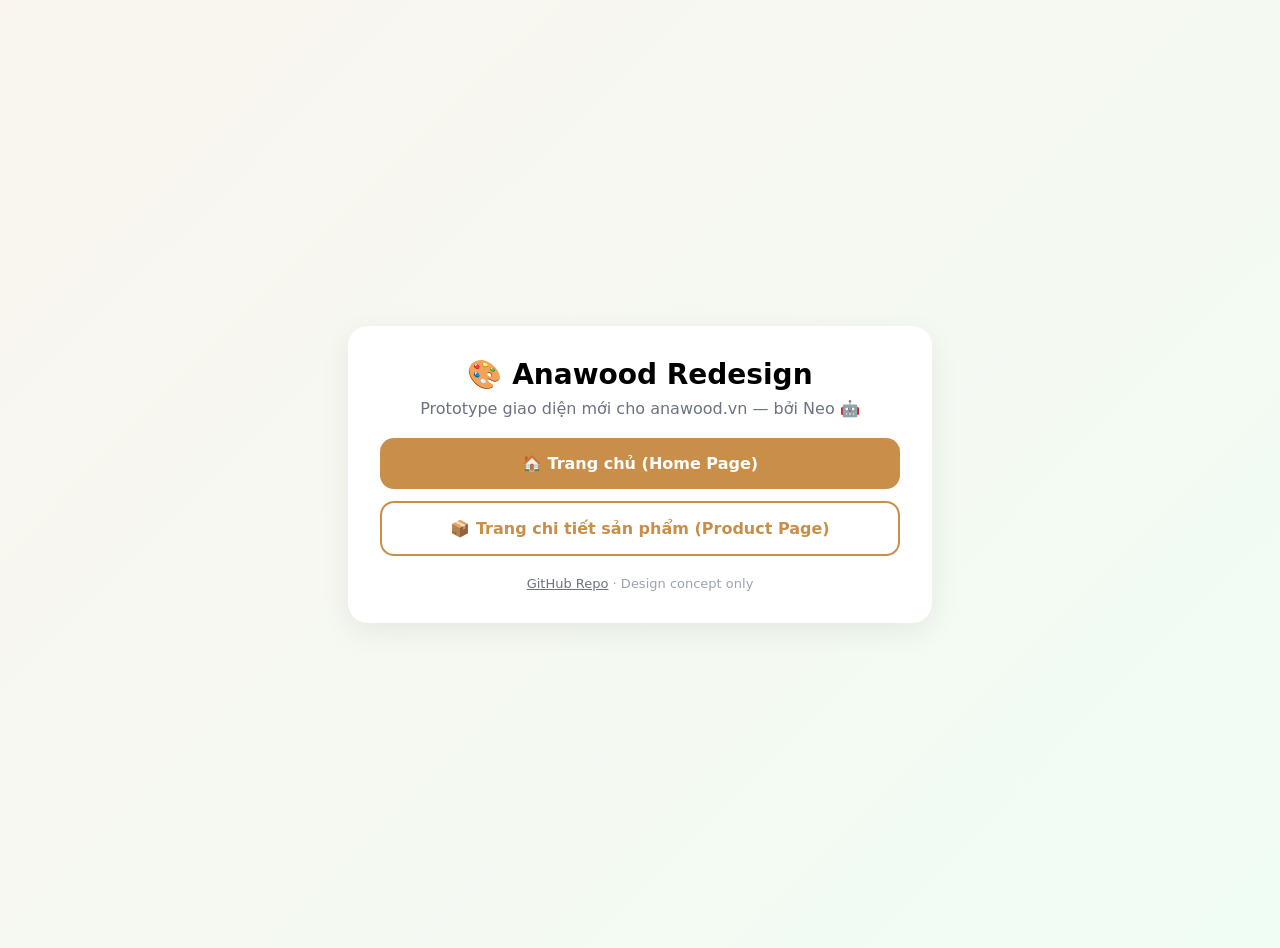
==== index.html @ 8cecde14 "feat: add index page for GitHub Pages" ====
<!doctype html>
<html lang="vi">
<head><meta charset="UTF-8"><meta name="viewport" content="width=device-width,initial-scale=1"><title>Anawood Redesign Demo</title>
<style>body{margin:0;font-family:Inter,system-ui,sans-serif;background:linear-gradient(135deg,#faf5ef,#f0fdf4);min-height:100vh;display:flex;flex-direction:column;align-items:center;justify-content:center;padding:24px}.card{background:#fff;border-radius:20px;padding:32px;box-shadow:0 8px 30px rgba(0,0,0,.07);max-width:520px;width:100%;text-align:center}h1{font-size:28px;margin:0 0 8px} p{margin:0 0 20px;color:#6b7280}.links{display:flex;flex-direction:column;gap:12px}.links a{display:flex;align-items:center;justify-content:center;gap:10px;padding:16px;border-radius:14px;text-decoration:none;font-weight:600;font-size:16px;transition:.2s}.home{background:#c98f4a;color:#fff}.home:hover{background:#a87436}.product{background:#fff;border:2px solid #c98f4a;color:#c98f4a}.product:hover{background:#fff8f0}.footer{margin-top:20px;font-size:13px;color:#9ca3af}</style></head>
<body>
<div class="card">
  <h1>🎨 Anawood Redesign</h1>
  <p>Prototype giao diện mới cho anawood.vn — bởi Neo 🤖</p>
  <div class="links">
    <a href="anawood-redesign-prototype.html" class="home">🏠 Trang chủ (Home Page)</a>
    <a href="anawood-product-page.html" class="product">📦 Trang chi tiết sản phẩm (Product Page)</a>
  </div>
  <div class="footer">
    <a href="https://github.com/tuanlee101/anawood-redesign-demo" style="color:#6b7280">GitHub Repo</a> · Design concept only
  </div>
</div>
</body>
</html>
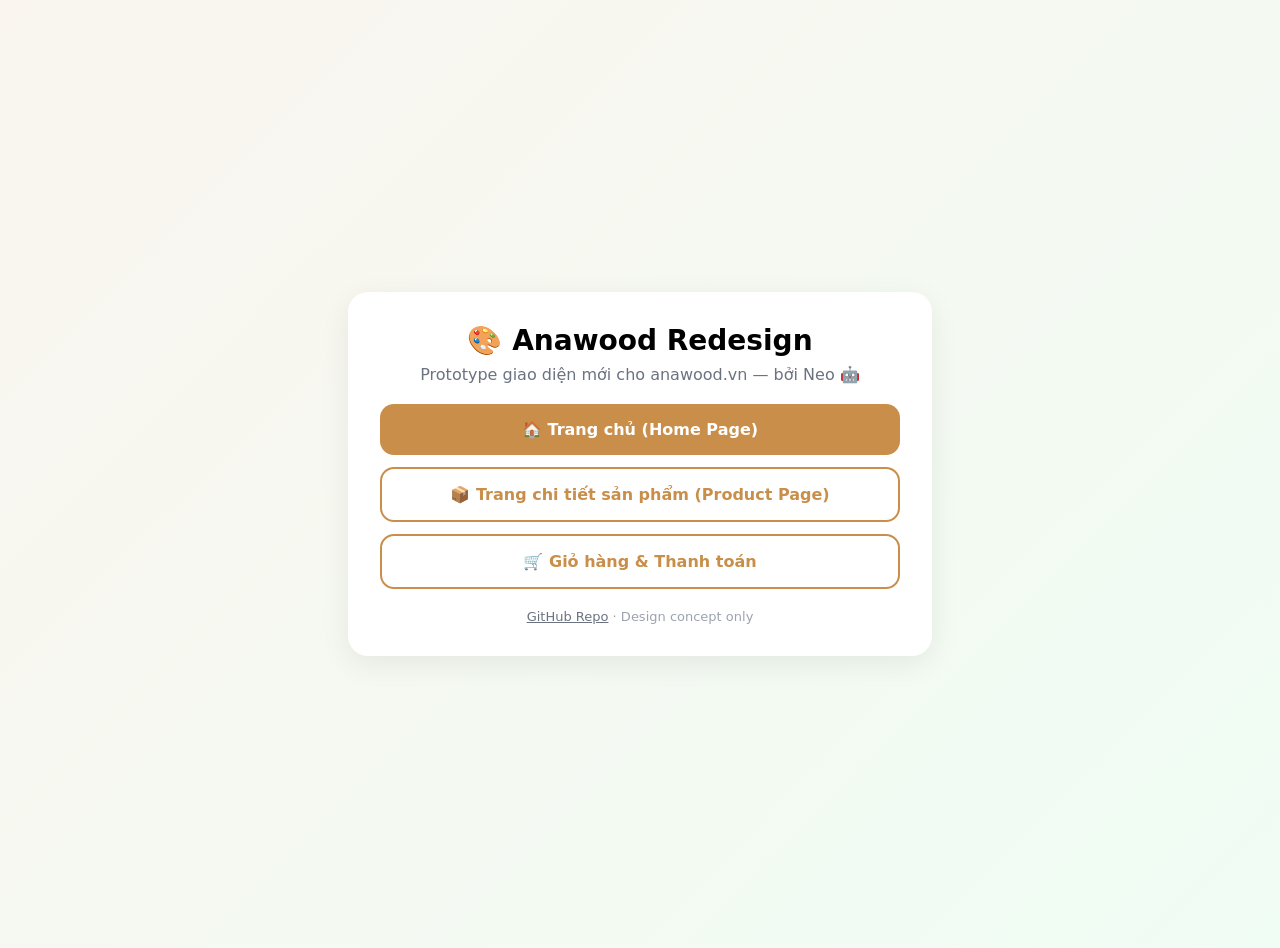
==== commit a5112c1a: "feat: add Cart/Checkout + dark/light theme toggle for all pages" ====
--- a/index.html
+++ b/index.html
@@ -9,6 +9,7 @@
   <div class="links">
     <a href="anawood-redesign-prototype.html" class="home">🏠 Trang chủ (Home Page)</a>
     <a href="anawood-product-page.html" class="product">📦 Trang chi tiết sản phẩm (Product Page)</a>
+    <a href="anawood-cart-checkout.html" class="product">🛒 Giỏ hàng & Thanh toán</a>
   </div>
   <div class="footer">
     <a href="https://github.com/tuanlee101/anawood-redesign-demo" style="color:#6b7280">GitHub Repo</a> · Design concept only
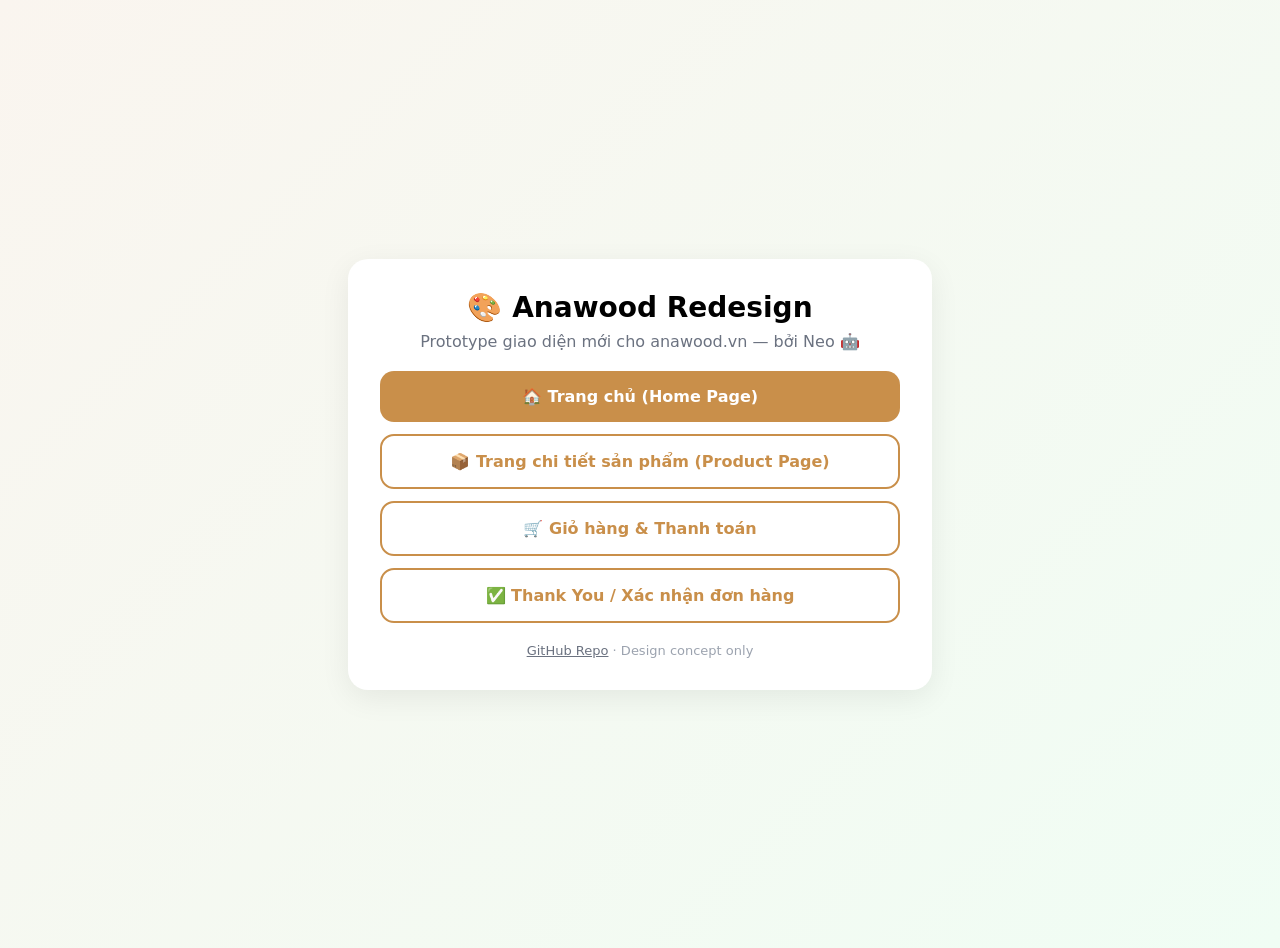
==== commit 3e6d12c5: "feat: desktop-first Product page + Cart/Checkout + Thank you page" ====
--- a/index.html
+++ b/index.html
@@ -10,6 +10,7 @@
     <a href="anawood-redesign-prototype.html" class="home">🏠 Trang chủ (Home Page)</a>
     <a href="anawood-product-page.html" class="product">📦 Trang chi tiết sản phẩm (Product Page)</a>
     <a href="anawood-cart-checkout.html" class="product">🛒 Giỏ hàng & Thanh toán</a>
+    <a href="anawood-order-confirmation.html" class="product">✅ Thank You / Xác nhận đơn hàng</a>
   </div>
   <div class="footer">
     <a href="https://github.com/tuanlee101/anawood-redesign-demo" style="color:#6b7280">GitHub Repo</a> · Design concept only
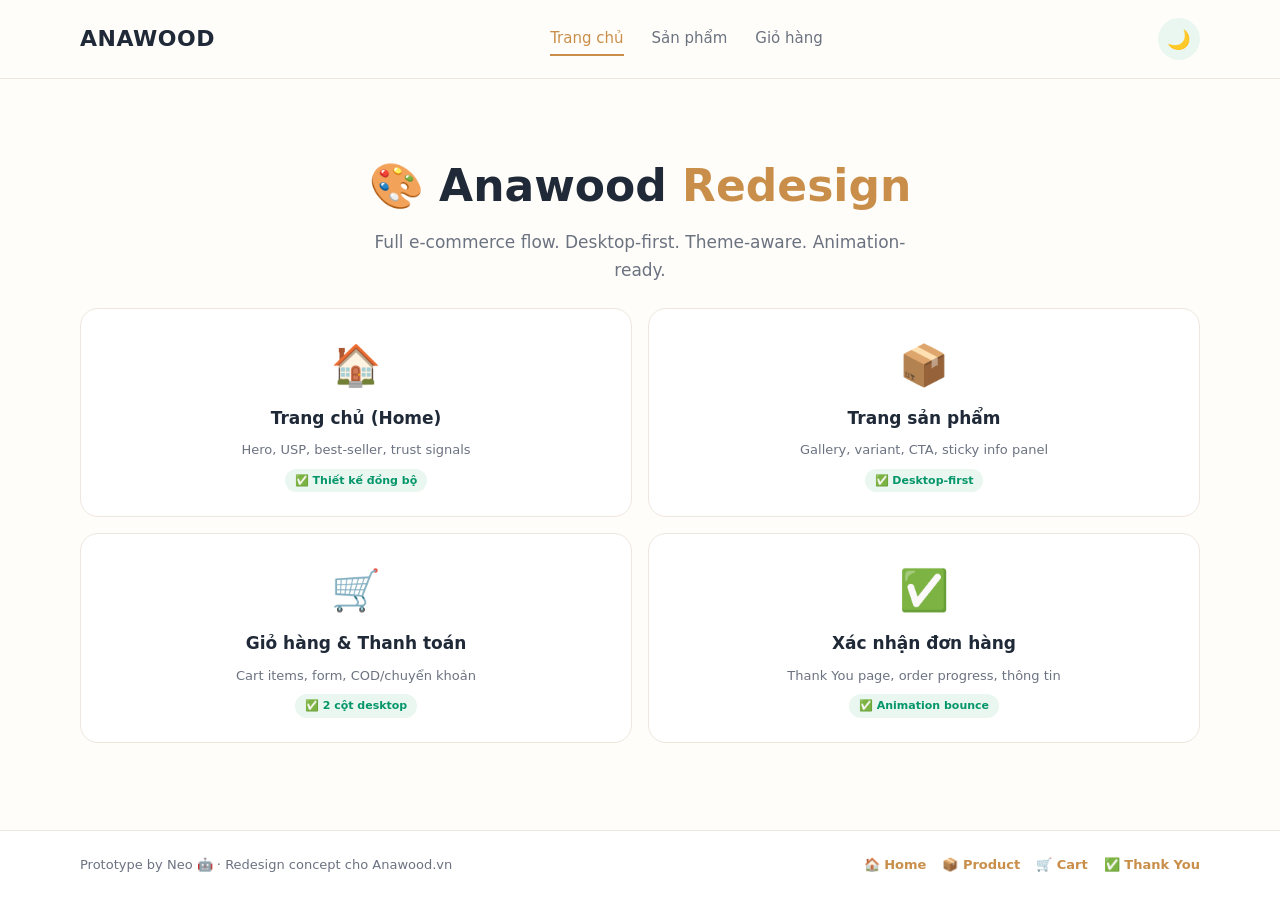
==== commit 9898e147: "feat: full design system + complete e-commerce flow desktop-first" ====
--- a/index.html
+++ b/index.html
@@ -1,20 +1,87 @@
 <!doctype html>
-<html lang="vi">
-<head><meta charset="UTF-8"><meta name="viewport" content="width=device-width,initial-scale=1"><title>Anawood Redesign Demo</title>
-<style>body{margin:0;font-family:Inter,system-ui,sans-serif;background:linear-gradient(135deg,#faf5ef,#f0fdf4);min-height:100vh;display:flex;flex-direction:column;align-items:center;justify-content:center;padding:24px}.card{background:#fff;border-radius:20px;padding:32px;box-shadow:0 8px 30px rgba(0,0,0,.07);max-width:520px;width:100%;text-align:center}h1{font-size:28px;margin:0 0 8px} p{margin:0 0 20px;color:#6b7280}.links{display:flex;flex-direction:column;gap:12px}.links a{display:flex;align-items:center;justify-content:center;gap:10px;padding:16px;border-radius:14px;text-decoration:none;font-weight:600;font-size:16px;transition:.2s}.home{background:#c98f4a;color:#fff}.home:hover{background:#a87436}.product{background:#fff;border:2px solid #c98f4a;color:#c98f4a}.product:hover{background:#fff8f0}.footer{margin-top:20px;font-size:13px;color:#9ca3af}</style></head>
+<html lang="vi" data-theme="light">
+<head>
+  <meta charset="UTF-8" />
+  <meta name="viewport" content="width=device-width, initial-scale=1.0" />
+  <title>Anawood Redesign Demo – Full Flow</title>
+  <link rel="stylesheet" href="anawood-system.css" />
+  <style>
+    .demo-intro { text-align: center; padding: 72px 0 24px }
+    .demo-intro h1 { font-size: 44px; font-weight: 900; margin-bottom: 8px }
+    .demo-intro p { color: var(--muted); font-size: 17px; max-width: 540px; margin: 0 auto }
+    .demo-grid { display: grid; grid-template-columns: repeat(2, 1fr); gap: 16px }
+    .demo-card { background: var(--card); border: 1px solid var(--line); border-radius: 18px; padding: 24px; text-align: center; transition: border-color .25s, box-shadow .25s, transform .25s; display: flex; flex-direction: column; align-items: center; gap: 8px }
+    .demo-card:hover { border-color: var(--brand); box-shadow: var(--shadow-hover); transform: translateY(-4px) }
+    .demo-card .icon { font-size: 40px }
+    .demo-card strong { font-size: 17px }
+    .demo-card span { font-size: 13px; color: var(--muted) }
+    .demo-card .status { display: inline-block; font-size: 11px; padding: 3px 10px; border-radius: 999px; background: var(--mint); color: #059669; font-weight: 700 }
+    @media (max-width: 640px) { .demo-grid { grid-template-columns: 1fr } }
+  </style>
+</head>
 <body>
-<div class="card">
-  <h1>🎨 Anawood Redesign</h1>
-  <p>Prototype giao diện mới cho anawood.vn — bởi Neo 🤖</p>
-  <div class="links">
-    <a href="anawood-redesign-prototype.html" class="home">🏠 Trang chủ (Home Page)</a>
-    <a href="anawood-product-page.html" class="product">📦 Trang chi tiết sản phẩm (Product Page)</a>
-    <a href="anawood-cart-checkout.html" class="product">🛒 Giỏ hàng & Thanh toán</a>
-    <a href="anawood-order-confirmation.html" class="product">✅ Thank You / Xác nhận đơn hàng</a>
-  </div>
-  <div class="footer">
-    <a href="https://github.com/tuanlee101/anawood-redesign-demo" style="color:#6b7280">GitHub Repo</a> · Design concept only
-  </div>
-</div>
+  <header class="site-header">
+    <div class="container nav">
+      <a href="index.html" class="logo">ANAWOOD</a>
+      <nav class="nav-menu">
+        <a href="index.html" class="active">Trang chủ</a>
+        <a href="anawood-product-page.html">Sản phẩm</a>
+        <a href="anawood-cart-checkout.html">Giỏ hàng</a>
+      </nav>
+      <div class="nav-actions">
+        <button class="theme-btn" onclick="toggleTheme()" id="themeBtn">🌙</button>
+      </div>
+    </div>
+  </header>
+
+  <main class="main">
+    <div class="container demo-intro fade-in">
+      <h1>🎨 Anawood <span class="highlight">Redesign</span></h1>
+      <p>Full e-commerce flow. Desktop-first. Theme-aware. Animation-ready.</p>
+    </div>
+
+    <div class="container" style="padding-bottom:48px">
+      <div class="demo-grid fade-in delay-1">
+        <a href="anawood-redesign-prototype.html" class="demo-card">
+          <div class="icon">🏠</div>
+          <strong>Trang chủ (Home)</strong>
+          <span>Hero, USP, best-seller, trust signals</span>
+          <span class="status">✅ Thiết kế đồng bộ</span>
+        </a>
+        <a href="anawood-product-page.html" class="demo-card">
+          <div class="icon">📦</div>
+          <strong>Trang sản phẩm</strong>
+          <span>Gallery, variant, CTA, sticky info panel</span>
+          <span class="status">✅ Desktop-first</span>
+        </a>
+        <a href="anawood-cart-checkout.html" class="demo-card">
+          <div class="icon">🛒</div>
+          <strong>Giỏ hàng & Thanh toán</strong>
+          <span>Cart items, form, COD/chuyển khoản</span>
+          <span class="status">✅ 2 cột desktop</span>
+        </a>
+        <a href="anawood-order-confirmation.html" class="demo-card">
+          <div class="icon">✅</div>
+          <strong>Xác nhận đơn hàng</strong>
+          <span>Thank You page, order progress, thông tin</span>
+          <span class="status">✅ Animation bounce</span>
+        </a>
+      </div>
+    </div>
+  </main>
+
+  <footer class="site-footer">
+    <div class="container footer-inner">
+      <span>Prototype by Neo 🤖 · Redesign concept cho <a href="https://anawood.vn">Anawood.vn</a></span>
+      <div class="footer-links">
+        <a href="anawood-redesign-prototype.html">🏠 Home</a>
+        <a href="anawood-product-page.html">📦 Product</a>
+        <a href="anawood-cart-checkout.html">🛒 Cart</a>
+        <a href="anawood-order-confirmation.html">✅ Thank You</a>
+      </div>
+    </div>
+  </footer>
+
+  <script src="anawood-system.js"></script>
 </body>
 </html>
--- a/anawood-system.css
+++ b/anawood-system.css
@@ -0,0 +1,395 @@
+/* ═══════════════════════════════════════════════════
+   ANAWOOD DESIGN SYSTEM — Shared CSS
+   Desktop-first, theme-aware, animation-ready
+   ═══════════════════════════════════════════════════ */
+
+/* ── Reset ── */
+*, *::before, *::after { box-sizing: border-box; margin: 0; padding: 0 }
+html { scroll-behavior: smooth }
+
+/* ── Theme Variables ── */
+[data-theme="light"] {
+  --bg:            #fffdf9;
+  --text:          #1f2937;
+  --muted:         #6b7280;
+  --brand:         #c98f4a;
+  --brand-dark:    #a87436;
+  --brand-light:   #f5e6d0;
+  --mint:          #eaf7f1;
+  --card:          #ffffff;
+  --line:          #eee7de;
+  --shadow:        0 4px 20px rgba(0,0,0,.07);
+  --shadow-hover:  0 8px 32px rgba(0,0,0,.12);
+}
+
+[data-theme="dark"] {
+  --bg:            #0f0f1a;
+  --text:          #e2e8f0;
+  --muted:         #94a3b8;
+  --brand:         #d4a05a;
+  --brand-dark:    #c98f4a;
+  --brand-light:   #2d2215;
+  --mint:          #1a2e2a;
+  --card:          #1a1a2e;
+  --line:          #2d2d44;
+  --shadow:        0 4px 20px rgba(0,0,0,.3);
+  --shadow-hover:  0 8px 32px rgba(0,0,0,.45);
+}
+
+/* ── Base ── */
+body {
+  font-family: Inter, system-ui, -apple-system, 'Segoe UI', Roboto, sans-serif;
+  background: var(--bg);
+  color: var(--text);
+  line-height: 1.6;
+  transition: background .3s, color .3s;
+  min-height: 100vh;
+  display: flex;
+  flex-direction: column;
+}
+a { text-decoration: none; color: inherit }
+button { cursor: pointer; font-family: inherit }
+
+/* ── Layout ── */
+.container {
+  max-width: 1200px;
+  margin: 0 auto;
+  padding: 0 40px;
+}
+.main { flex: 1 }
+.section { padding: 64px 0 }
+
+/* ── Typography ── */
+.section-label {
+  display: inline-block;
+  text-transform: uppercase;
+  letter-spacing: 2.5px;
+  font-size: 11px;
+  font-weight: 800;
+  color: var(--brand);
+  margin-bottom: 6px;
+}
+.section-title {
+  font-size: 36px;
+  font-weight: 800;
+  line-height: 1.18;
+  margin-bottom: 10px;
+}
+.section-head { margin-bottom: 36px }
+.highlight { color: var(--brand) }
+
+/* ── Header ── */
+.site-header {
+  background: rgba(255,253,249,.95);
+  backdrop-filter: blur(12px);
+  border-bottom: 1px solid var(--line);
+  position: sticky;
+  top: 0;
+  z-index: 100;
+  transition: background .3s;
+}
+[data-theme="dark"] .site-header { background: rgba(15,15,26,.95) }
+.nav {
+  height: 78px;
+  display: flex;
+  justify-content: space-between;
+  align-items: center;
+}
+.logo {
+  font-size: 22px;
+  font-weight: 900;
+  letter-spacing: .5px;
+  color: var(--text);
+}
+.nav-menu {
+  display: flex;
+  gap: 28px;
+}
+.nav-menu a {
+  font-size: 15px;
+  font-weight: 500;
+  color: var(--muted);
+  transition: color .2s;
+  padding: 4px 0;
+  border-bottom: 2px solid transparent;
+}
+.nav-menu a:hover,
+.nav-menu a.active { color: var(--brand); border-bottom-color: var(--brand) }
+.nav-actions { display: flex; gap: 10px; align-items: center }
+
+/* ── Theme Toggle ── */
+.theme-btn {
+  width: 42px;
+  height: 42px;
+  border: none;
+  border-radius: 999px;
+  background: var(--mint);
+  font-size: 19px;
+  display: flex;
+  align-items: center;
+  justify-content: center;
+  transition: transform .2s, background .2s;
+}
+.theme-btn:hover { transform: scale(1.1) }
+
+/* ── Buttons ── */
+.btn {
+  display: inline-flex;
+  align-items: center;
+  justify-content: center;
+  gap: 8px;
+  padding: 13px 24px;
+  border-radius: 12px;
+  border: none;
+  cursor: pointer;
+  font-weight: 700;
+  font-size: 15px;
+  text-decoration: none;
+  transition: background .25s, transform .2s, box-shadow .25s;
+  font-family: inherit;
+  white-space: nowrap;
+}
+.btn-primary { background: var(--brand); color: #fff; }
+.btn-primary:hover { background: var(--brand-dark); transform: translateY(-2px); box-shadow: 0 6px 18px rgba(201,143,74,.35) }
+.btn-outline { background: transparent; color: var(--brand); border: 2px solid var(--brand) }
+.btn-outline:hover { background: var(--brand-light) }
+.btn-ghost { background: var(--mint); color: var(--text) }
+.btn-ghost:hover { background: var(--line) }
+
+/* ── Hero ── */
+.hero { padding: 72px 0 56px }
+.hero-grid {
+  display: grid;
+  grid-template-columns: 1.15fr 1fr;
+  gap: 56px;
+  align-items: center;
+}
+.chip {
+  display: inline-block;
+  background: var(--mint);
+  color: #0f766e;
+  padding: 7px 14px;
+  border-radius: 999px;
+  font-size: 13px;
+  font-weight: 700;
+  margin-bottom: 16px;
+}
+.hero-title {
+  font-size: 54px;
+  font-weight: 900;
+  line-height: 1.1;
+  margin-bottom: 16px;
+}
+.hero-desc {
+  font-size: 17px;
+  color: var(--muted);
+  line-height: 1.75;
+  max-width: 520px;
+  margin-bottom: 28px;
+}
+.hero-actions { display: flex; gap: 12px; flex-wrap: wrap; margin-bottom: 28px }
+.hero-stats {
+  display: flex;
+  gap: 32px;
+  padding-top: 28px;
+  border-top: 1px solid var(--line);
+}
+.stat strong { display: block; font-size: 26px; color: var(--text); margin-bottom: 2px }
+.stat { font-size: 13px; color: var(--muted) }
+.hero-visual { }
+.hero-img-wrap {
+  background: var(--card);
+  border-radius: 20px;
+  padding: 10px;
+  box-shadow: var(--shadow);
+  overflow: hidden;
+}
+.hero-img-wrap img {
+  width: 100%;
+  height: 460px;
+  object-fit: cover;
+  border-radius: 14px;
+  display: block;
+}
+
+/* ── Trust Strip ── */
+.trust-strip {
+  display: flex;
+  justify-content: center;
+  gap: 40px;
+  padding: 18px 32px;
+  background: var(--mint);
+  border-radius: 16px;
+  margin-bottom: 60px;
+}
+.trust-item {
+  display: flex;
+  align-items: center;
+  gap: 8px;
+  font-size: 14px;
+  font-weight: 600;
+  color: #0f766e;
+  white-space: nowrap;
+}
+.trust-item span { font-size: 20px }
+
+/* ── Feature Cards ── */
+.features-grid {
+  display: grid;
+  grid-template-columns: repeat(3, 1fr);
+  gap: 20px;
+}
+.feature-card {
+  background: var(--card);
+  border: 1px solid var(--line);
+  border-radius: 18px;
+  padding: 28px;
+  transition: border-color .25s, box-shadow .25s, transform .25s;
+}
+.feature-card:hover {
+  border-color: var(--brand);
+  box-shadow: var(--shadow-hover);
+  transform: translateY(-4px);
+}
+.fc-icon { font-size: 30px; margin-bottom: 12px; display: block }
+.feature-card h3 { font-size: 19px; margin-bottom: 8px }
+.feature-card p { color: var(--muted); font-size: 15px; line-height: 1.65 }
+
+/* ── Product Cards ── */
+.products-grid {
+  display: grid;
+  grid-template-columns: repeat(4, 1fr);
+  gap: 20px;
+}
+.product-card {
+  background: var(--card);
+  border: 1px solid var(--line);
+  border-radius: 18px;
+  overflow: hidden;
+  transition: border-color .25s, box-shadow .25s, transform .25s;
+  display: block;
+  color: inherit;
+}
+.product-card:hover {
+  border-color: var(--brand);
+  box-shadow: var(--shadow-hover);
+  transform: translateY(-4px);
+}
+.product-card img {
+  width: 100%;
+  height: 210px;
+  object-fit: cover;
+  display: block;
+}
+.pc-body { padding: 16px 16px 18px }
+.pc-tag {
+  font-size: 11px;
+  color: var(--brand);
+  font-weight: 700;
+  text-transform: uppercase;
+  letter-spacing: 1px;
+  display: block;
+  margin-bottom: 6px;
+}
+.product-card strong { display: block; margin-bottom: 6px; font-size: 16px }
+.pc-price { color: #b45309; font-weight: 700; font-size: 18px }
+
+/* ── CTA Banner ── */
+.cta-banner {
+  background: linear-gradient(135deg, var(--brand-light), var(--mint));
+  border: 1px solid var(--line);
+  border-radius: 20px;
+  padding: 36px 44px;
+  display: flex;
+  justify-content: space-between;
+  align-items: center;
+  gap: 24px;
+  transition: box-shadow .3s;
+}
+.cta-banner:hover { box-shadow: var(--shadow) }
+.cta-banner h3 { font-size: 26px; margin-bottom: 8px }
+.cta-banner p { color: var(--muted); font-size: 15px; max-width: 520px }
+
+/* ── Footer ── */
+.site-footer {
+  padding: 24px 0;
+  border-top: 1px solid var(--line);
+  background: var(--card);
+}
+.footer-inner {
+  display: flex;
+  justify-content: space-between;
+  align-items: center;
+  font-size: 13px;
+  color: var(--muted);
+}
+.footer-links { display: flex; gap: 16px }
+.footer-links a { color: var(--brand); font-weight: 600 }
+
+/* ── Flow Navigation ── */
+.flow-nav {
+  display: flex;
+  justify-content: center;
+  gap: 14px;
+}
+.flow-card {
+  background: var(--card);
+  border: 1px solid var(--line);
+  border-radius: 14px;
+  padding: 14px 24px;
+  font-weight: 700;
+  font-size: 15px;
+  transition: border-color .2s, box-shadow .2s;
+}
+.flow-card:hover { border-color: var(--brand); box-shadow: var(--shadow) }
+.flow-card small { font-weight: 400; color: var(--muted); margin-left: 6px }
+
+/* ── Animations ── */
+.fade-in {
+  opacity: 0;
+  transform: translateY(22px);
+  transition: opacity .55s ease, transform .55s ease;
+}
+.fade-in.visible { opacity: 1; transform: none }
+.slide-up {
+  opacity: 0;
+  transform: translateY(16px);
+  transition: opacity .5s ease, transform .5s ease;
+}
+.slide-up.visible { opacity: 1; transform: none }
+.delay-1 { transition-delay: .1s }
+.delay-2 { transition-delay: .2s }
+.delay-3 { transition-delay: .3s }
+
+/* Pulse animation on main CTA */
+@keyframes pulse-glow {
+  0%, 100% { box-shadow: 0 4px 16px rgba(201,143,74,.3) }
+  50% { box-shadow: 0 4px 28px rgba(201,143,74,.6) }
+}
+.btn.pulse { animation: pulse-glow 2.4s ease-in-out infinite }
+
+/* ── Responsive ── */
+@media (max-width: 1024px) {
+  .products-grid { grid-template-columns: repeat(2, 1fr) }
+}
+@media (max-width: 900px) {
+  .container { padding: 0 20px }
+  .hero-grid { grid-template-columns: 1fr; gap: 28px }
+  .hero-title { font-size: 38px }
+  .hero-img-wrap img { height: 320px }
+  .features-grid { grid-template-columns: 1fr }
+  .cta-banner { flex-direction: column; text-align: center; padding: 28px 24px }
+  .section { padding: 44px 0 }
+}
+@media (max-width: 640px) {
+  .container { padding: 0 16px }
+  .nav-menu { display: none }
+  .hero-title { font-size: 30px }
+  .hero-stats { display: none }
+  .hero-img-wrap img { height: 260px }
+  .products-grid { grid-template-columns: 1fr }
+  .trust-strip { flex-direction: column; align-items: center; gap: 12px; padding: 16px }
+  .footer-inner { flex-direction: column; gap: 10px; text-align: center }
+  .flow-nav { flex-direction: column }
+  .section-title { font-size: 28px }
+}
